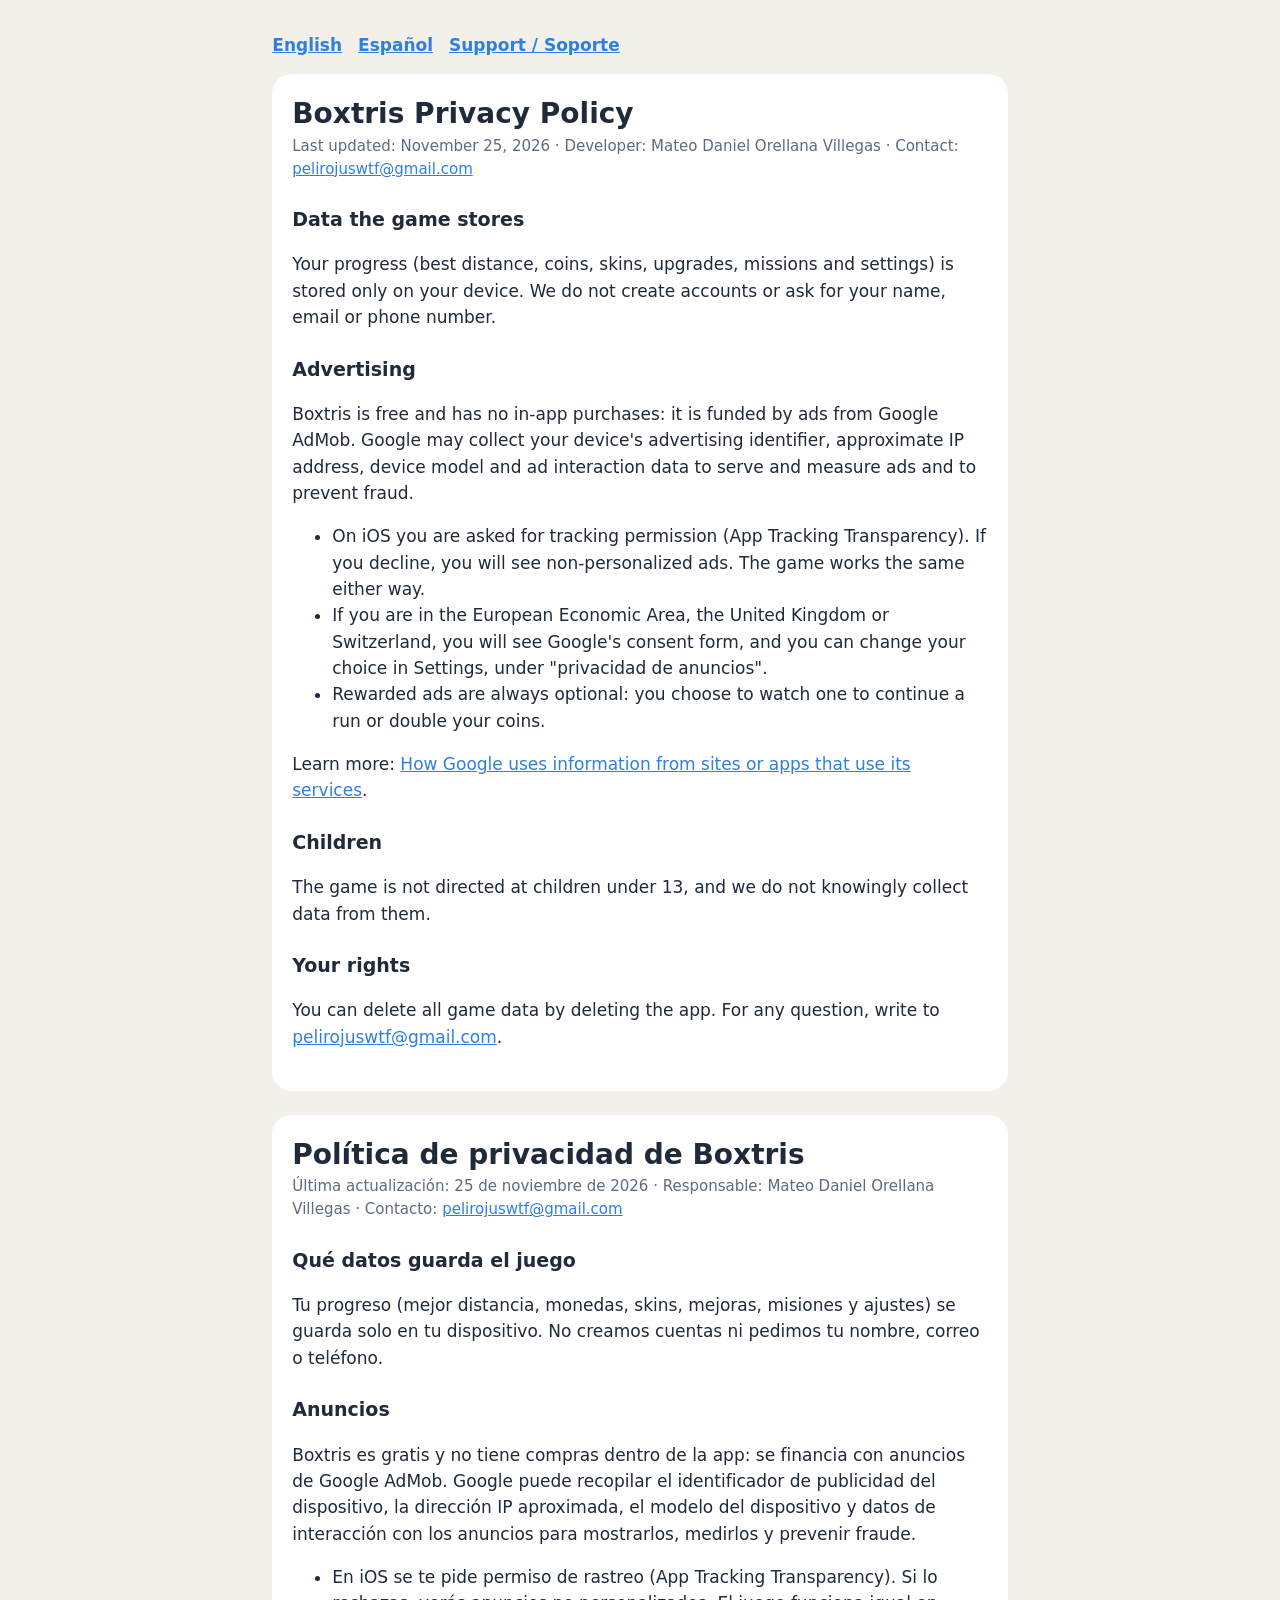
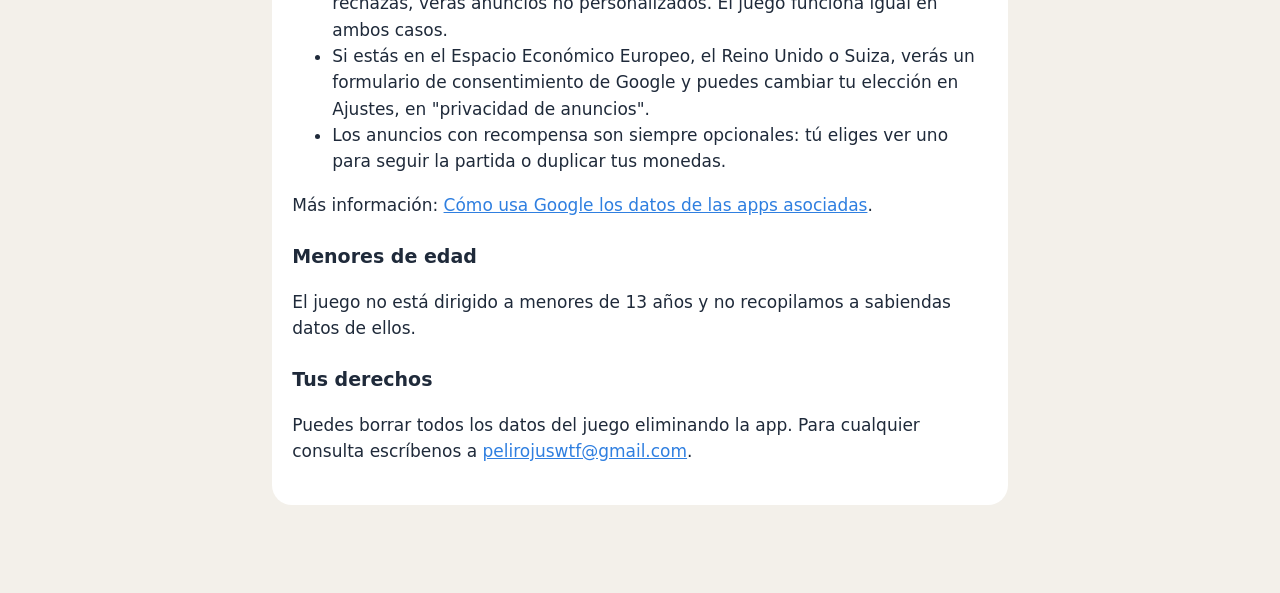
==== boxtris/privacy.html @ 8abaa480 "Política de privacidad y soporte de Boxtris Co-Authored-By: Claude Opus 5.5 <noreply@anthropic.com>" ====
<!doctype html>
<html lang="en">
<head>
<meta charset="utf-8">
<meta name="viewport" content="width=device-width, initial-scale=1">
<title>Boxtris · Privacy Policy</title>
<style>
  :root{--bg:#f3f0ea;--card:#fff;--ink:#1f2a3a;--muted:#5d6b80;--accent:#2f7fe0}
  @media (prefers-color-scheme: dark){:root{--bg:#121820;--card:#1b2430;--ink:#e6edf5;--muted:#9aa8ba;--accent:#6aa8ff}}
  body{margin:0;background:var(--bg);color:var(--ink);font:17px/1.55 "Segoe UI", system-ui, -apple-system, sans-serif}
  main{max-width:68ch;margin:0 auto;padding:32px 16px 64px}
  section{background:var(--card);border-radius:20px;padding:24px 20px;margin-bottom:24px}
  h1{font-size:28px;line-height:1.15;margin:0 0 4px}
  h2{font-size:19px;margin:24px 0 6px}
  p,li{color:var(--ink)}
  a{color:var(--accent)}
  .meta{color:var(--muted);font-size:15px;margin:0}
  nav{display:flex;gap:16px;margin-bottom:16px;font-weight:600}
</style>
</head>
<body>
<main>
  <nav><a href="#en">English</a><a href="#es">Español</a><a href="support.html">Support / Soporte</a></nav>

  <section id="en" lang="en">
    <h1>Boxtris Privacy Policy</h1>
    <p class="meta">Last updated: November 25, 2026 · Developer: Mateo Daniel Orellana Villegas · Contact: <a href="mailto:pelirojuswtf@gmail.com">pelirojuswtf@gmail.com</a></p>

    <h2>Data the game stores</h2>
    <p>Your progress (best distance, coins, skins, upgrades, missions and settings) is stored only on your device. We do not create accounts or ask for your name, email or phone number.</p>

    <h2>Advertising</h2>
    <p>Boxtris is free and has no in-app purchases: it is funded by ads from Google AdMob. Google may collect your device's advertising identifier, approximate IP address, device model and ad interaction data to serve and measure ads and to prevent fraud.</p>
    <ul>
      <li>On iOS you are asked for tracking permission (App Tracking Transparency). If you decline, you will see non-personalized ads. The game works the same either way.</li>
      <li>If you are in the European Economic Area, the United Kingdom or Switzerland, you will see Google's consent form, and you can change your choice in Settings, under "privacidad de anuncios".</li>
      <li>Rewarded ads are always optional: you choose to watch one to continue a run or double your coins.</li>
    </ul>
    <p>Learn more: <a href="https://policies.google.com/technologies/partner-sites">How Google uses information from sites or apps that use its services</a>.</p>

    <h2>Children</h2>
    <p>The game is not directed at children under 13, and we do not knowingly collect data from them.</p>

    <h2>Your rights</h2>
    <p>You can delete all game data by deleting the app. For any question, write to <a href="mailto:pelirojuswtf@gmail.com">pelirojuswtf@gmail.com</a>.</p>
  </section>

  <section id="es" lang="es">
    <h1>Política de privacidad de Boxtris</h1>
    <p class="meta">Última actualización: 25 de noviembre de 2026 · Responsable: Mateo Daniel Orellana Villegas · Contacto: <a href="mailto:pelirojuswtf@gmail.com">pelirojuswtf@gmail.com</a></p>

    <h2>Qué datos guarda el juego</h2>
    <p>Tu progreso (mejor distancia, monedas, skins, mejoras, misiones y ajustes) se guarda solo en tu dispositivo. No creamos cuentas ni pedimos tu nombre, correo o teléfono.</p>

    <h2>Anuncios</h2>
    <p>Boxtris es gratis y no tiene compras dentro de la app: se financia con anuncios de Google AdMob. Google puede recopilar el identificador de publicidad del dispositivo, la dirección IP aproximada, el modelo del dispositivo y datos de interacción con los anuncios para mostrarlos, medirlos y prevenir fraude.</p>
    <ul>
      <li>En iOS se te pide permiso de rastreo (App Tracking Transparency). Si lo rechazas, verás anuncios no personalizados. El juego funciona igual en ambos casos.</li>
      <li>Si estás en el Espacio Económico Europeo, el Reino Unido o Suiza, verás un formulario de consentimiento de Google y puedes cambiar tu elección en Ajustes, en "privacidad de anuncios".</li>
      <li>Los anuncios con recompensa son siempre opcionales: tú eliges ver uno para seguir la partida o duplicar tus monedas.</li>
    </ul>
    <p>Más información: <a href="https://policies.google.com/technologies/partner-sites">Cómo usa Google los datos de las apps asociadas</a>.</p>

    <h2>Menores de edad</h2>
    <p>El juego no está dirigido a menores de 13 años y no recopilamos a sabiendas datos de ellos.</p>

    <h2>Tus derechos</h2>
    <p>Puedes borrar todos los datos del juego eliminando la app. Para cualquier consulta escríbenos a <a href="mailto:pelirojuswtf@gmail.com">pelirojuswtf@gmail.com</a>.</p>
  </section>
</main>
</body>
</html>
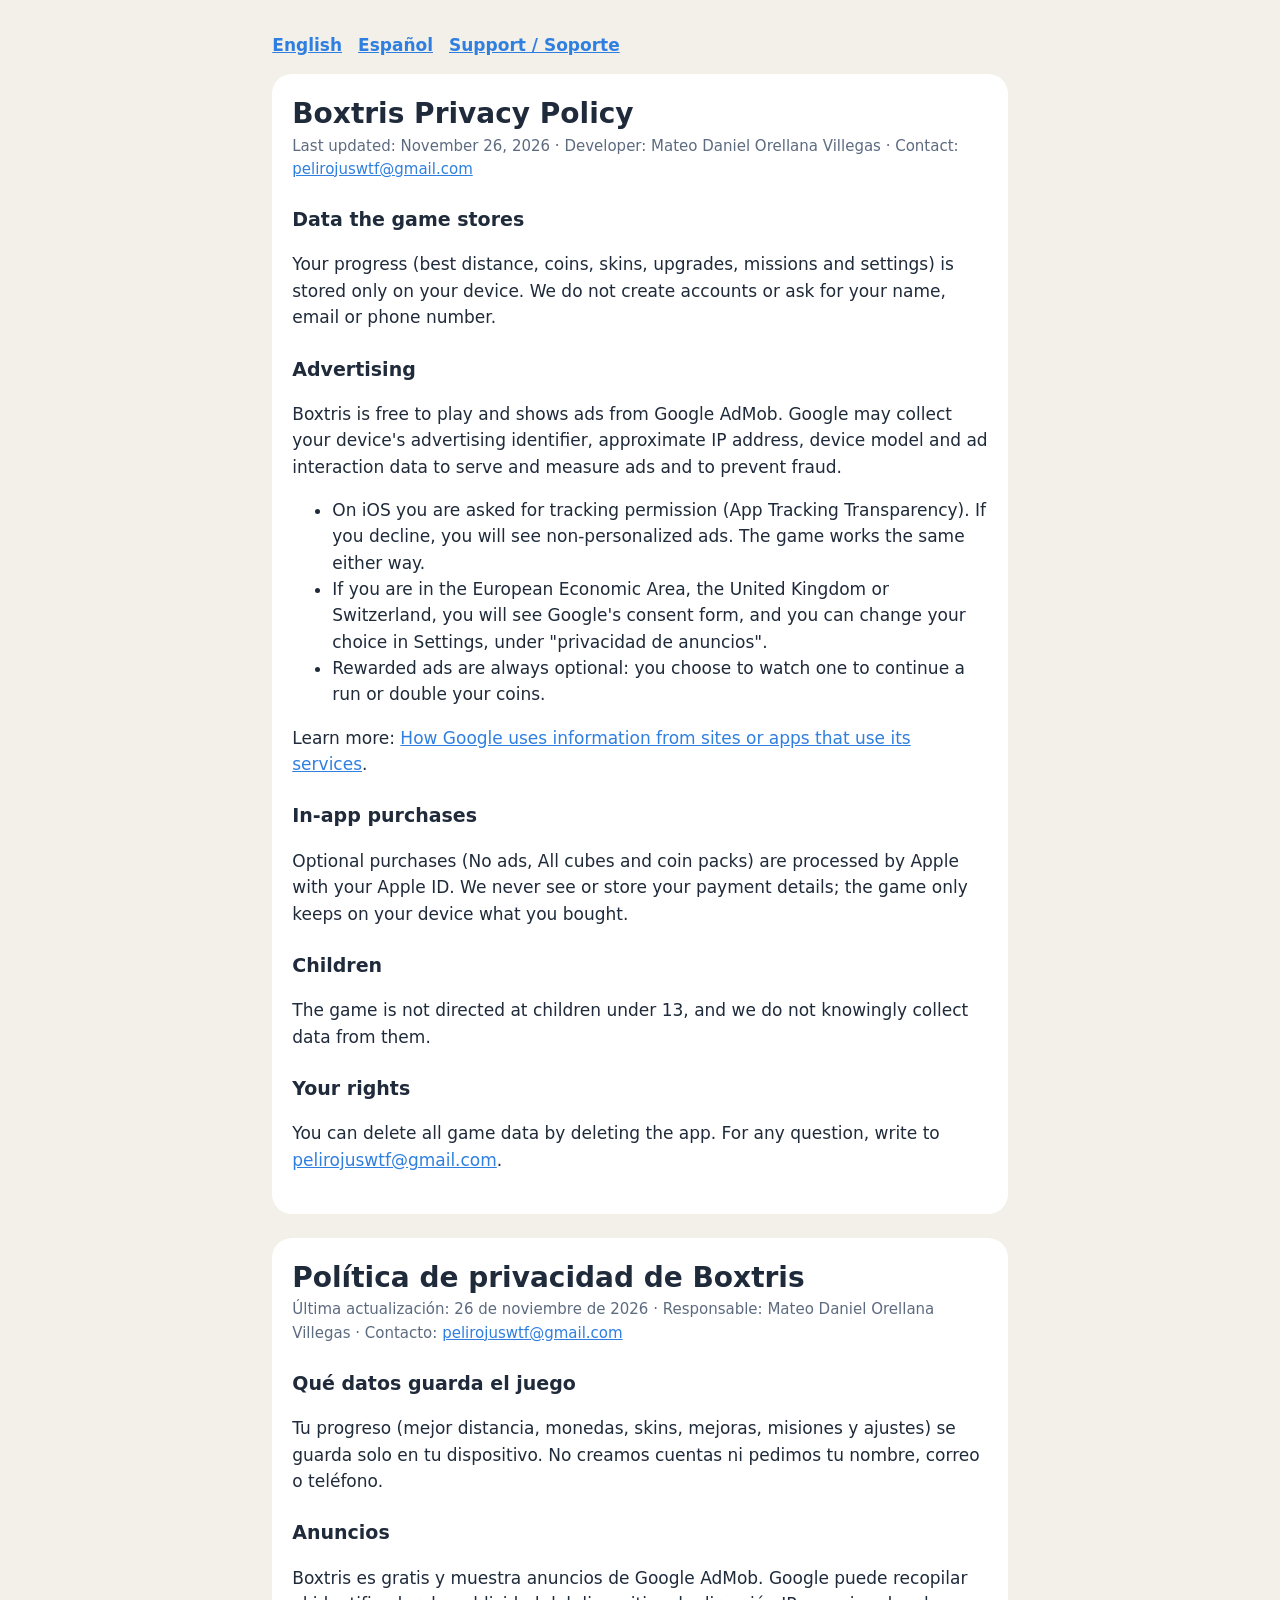
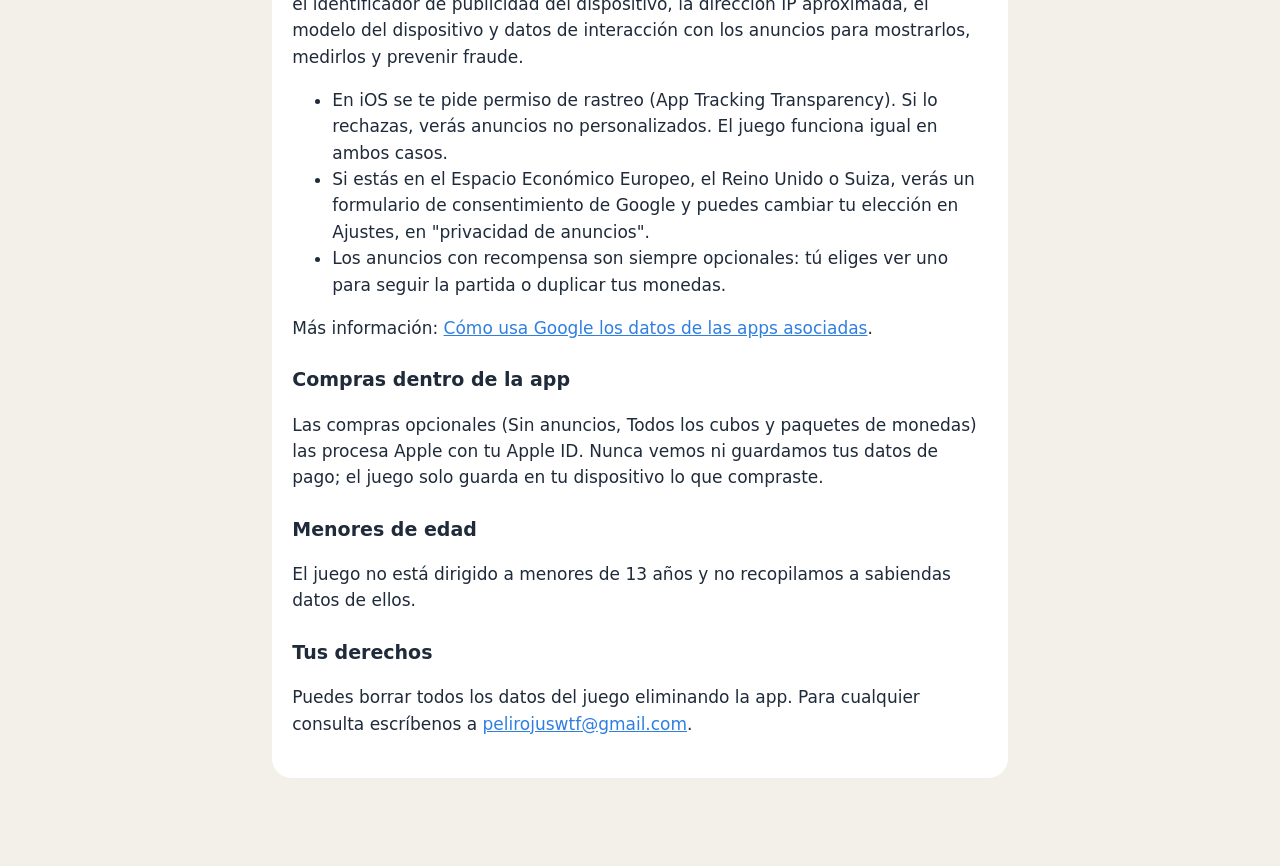
==== commit 9e7849b5: "Boxtris: privacidad y soporte con compras dentro de la app Co-Authored-By: Claude Opus 5.5 <noreply@" ====
--- a/boxtris/privacy.html
+++ b/boxtris/privacy.html
@@ -24,19 +24,22 @@
 
   <section id="en" lang="en">
     <h1>Boxtris Privacy Policy</h1>
-    <p class="meta">Last updated: November 25, 2026 · Developer: Mateo Daniel Orellana Villegas · Contact: <a href="mailto:pelirojuswtf@gmail.com">pelirojuswtf@gmail.com</a></p>
+    <p class="meta">Last updated: November 26, 2026 · Developer: Mateo Daniel Orellana Villegas · Contact: <a href="mailto:pelirojuswtf@gmail.com">pelirojuswtf@gmail.com</a></p>
 
     <h2>Data the game stores</h2>
     <p>Your progress (best distance, coins, skins, upgrades, missions and settings) is stored only on your device. We do not create accounts or ask for your name, email or phone number.</p>
 
     <h2>Advertising</h2>
-    <p>Boxtris is free and has no in-app purchases: it is funded by ads from Google AdMob. Google may collect your device's advertising identifier, approximate IP address, device model and ad interaction data to serve and measure ads and to prevent fraud.</p>
+    <p>Boxtris is free to play and shows ads from Google AdMob. Google may collect your device's advertising identifier, approximate IP address, device model and ad interaction data to serve and measure ads and to prevent fraud.</p>
     <ul>
       <li>On iOS you are asked for tracking permission (App Tracking Transparency). If you decline, you will see non-personalized ads. The game works the same either way.</li>
       <li>If you are in the European Economic Area, the United Kingdom or Switzerland, you will see Google's consent form, and you can change your choice in Settings, under "privacidad de anuncios".</li>
       <li>Rewarded ads are always optional: you choose to watch one to continue a run or double your coins.</li>
     </ul>
     <p>Learn more: <a href="https://policies.google.com/technologies/partner-sites">How Google uses information from sites or apps that use its services</a>.</p>
+
+    <h2>In-app purchases</h2>
+    <p>Optional purchases (No ads, All cubes and coin packs) are processed by Apple with your Apple ID. We never see or store your payment details; the game only keeps on your device what you bought.</p>
 
     <h2>Children</h2>
     <p>The game is not directed at children under 13, and we do not knowingly collect data from them.</p>
@@ -47,19 +50,22 @@
 
   <section id="es" lang="es">
     <h1>Política de privacidad de Boxtris</h1>
-    <p class="meta">Última actualización: 25 de noviembre de 2026 · Responsable: Mateo Daniel Orellana Villegas · Contacto: <a href="mailto:pelirojuswtf@gmail.com">pelirojuswtf@gmail.com</a></p>
+    <p class="meta">Última actualización: 26 de noviembre de 2026 · Responsable: Mateo Daniel Orellana Villegas · Contacto: <a href="mailto:pelirojuswtf@gmail.com">pelirojuswtf@gmail.com</a></p>
 
     <h2>Qué datos guarda el juego</h2>
     <p>Tu progreso (mejor distancia, monedas, skins, mejoras, misiones y ajustes) se guarda solo en tu dispositivo. No creamos cuentas ni pedimos tu nombre, correo o teléfono.</p>
 
     <h2>Anuncios</h2>
-    <p>Boxtris es gratis y no tiene compras dentro de la app: se financia con anuncios de Google AdMob. Google puede recopilar el identificador de publicidad del dispositivo, la dirección IP aproximada, el modelo del dispositivo y datos de interacción con los anuncios para mostrarlos, medirlos y prevenir fraude.</p>
+    <p>Boxtris es gratis y muestra anuncios de Google AdMob. Google puede recopilar el identificador de publicidad del dispositivo, la dirección IP aproximada, el modelo del dispositivo y datos de interacción con los anuncios para mostrarlos, medirlos y prevenir fraude.</p>
     <ul>
       <li>En iOS se te pide permiso de rastreo (App Tracking Transparency). Si lo rechazas, verás anuncios no personalizados. El juego funciona igual en ambos casos.</li>
       <li>Si estás en el Espacio Económico Europeo, el Reino Unido o Suiza, verás un formulario de consentimiento de Google y puedes cambiar tu elección en Ajustes, en "privacidad de anuncios".</li>
       <li>Los anuncios con recompensa son siempre opcionales: tú eliges ver uno para seguir la partida o duplicar tus monedas.</li>
     </ul>
     <p>Más información: <a href="https://policies.google.com/technologies/partner-sites">Cómo usa Google los datos de las apps asociadas</a>.</p>
+
+    <h2>Compras dentro de la app</h2>
+    <p>Las compras opcionales (Sin anuncios, Todos los cubos y paquetes de monedas) las procesa Apple con tu Apple ID. Nunca vemos ni guardamos tus datos de pago; el juego solo guarda en tu dispositivo lo que compraste.</p>
 
     <h2>Menores de edad</h2>
     <p>El juego no está dirigido a menores de 13 años y no recopilamos a sabiendas datos de ellos.</p>
